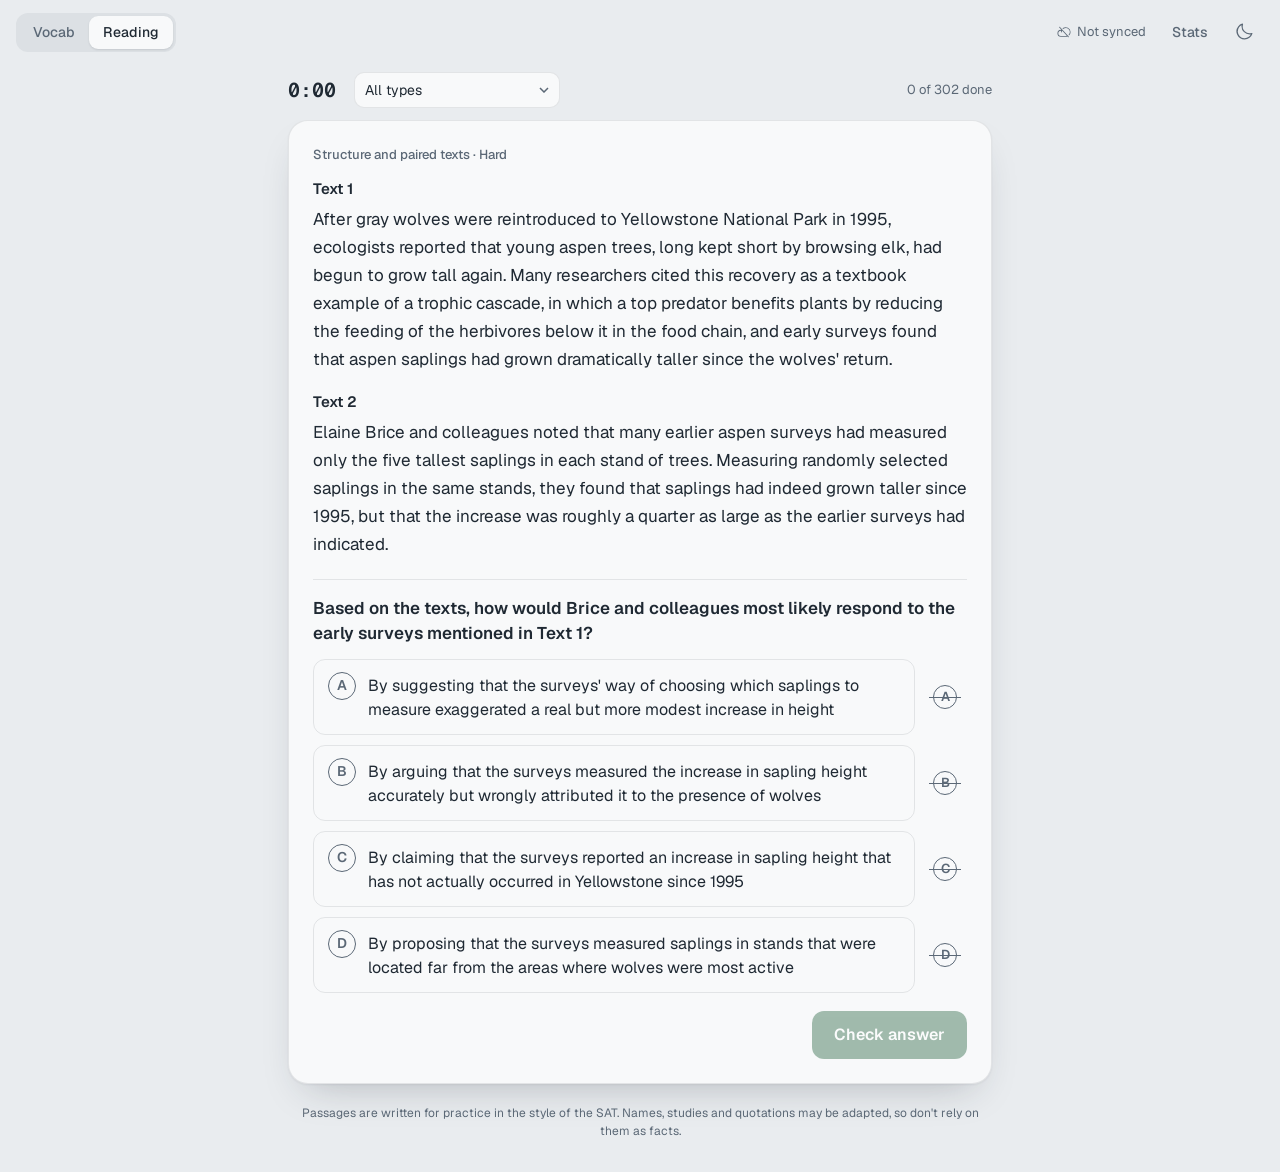
==== docs/reading.html @ 3e3593cd "Add SAT Reading practice section A second section next to the vocab cards: 302 pre-written SAT-style" ====
<!doctype html>
<html lang="en">
<head>
  <meta charset="utf-8">
  <meta name="viewport" content="width=device-width, initial-scale=1, viewport-fit=cover">
  <title>SAT Reading</title>
  <meta name="description" content="SAT reading practice questions with explanations.">
  <meta name="theme-color" content="#E9ECEF" media="(prefers-color-scheme: light)">
  <meta name="theme-color" content="#12171C" media="(prefers-color-scheme: dark)">
  <meta name="apple-mobile-web-app-capable" content="yes">
  <meta name="apple-mobile-web-app-title" content="SAT Vocab">
  <meta name="apple-mobile-web-app-status-bar-style" content="default">
  <link rel="manifest" href="manifest.webmanifest">
  <link rel="apple-touch-icon" href="icons/app-180.png">
  <link rel="icon" type="image/png" href="icons/app-192.png">
  <link rel="preload" href="fonts/Geist-Variable.woff2" as="font" type="font/woff2" crossorigin>
  <link rel="stylesheet" href="styles.css">
  <script>
    try { const t = localStorage.getItem("satflash.theme"); if (t) document.documentElement.dataset.theme = t; } catch {}
  </script>
</head>
<body class="reading-page">
  <header class="topbar">
    <nav class="sections" aria-label="Sections">
      <a href="./">Vocab</a>
      <a href="reading.html" aria-current="page">Reading</a>
    </nav>
    <div class="actions">
      <button class="sync" id="sync" type="button" aria-label="Sync settings"><span class="icon" id="sync-icon"></span><span id="sync-text" role="status"></span></button>
      <button class="icon-btn text-btn" id="toggle-stats" type="button" aria-pressed="false">Stats</button>
      <button class="icon-btn" id="theme-toggle" type="button" aria-label="Toggle dark mode"><span class="icon i-theme"></span></button>
    </div>
  </header>

  <main class="reading">
    <section id="practice-view" aria-label="Practice">
      <div class="r-toolbar">
        <p class="r-timer" id="timer" aria-label="Time on this question">0:00</p>
        <label class="r-filter">
          <span class="visually-hidden">Question type</span>
          <select id="type-filter">
            <option value="all">All types</option>
            <option value="inference">Inference</option>
            <option value="evidence">Evidence</option>
            <option value="quantitative">Graphs and tables</option>
            <option value="structure">Structure and paired texts</option>
          </select>
        </label>
        <p class="r-count" id="done-count"></p>
      </div>
      <article class="r-card" id="question"><p class="r-loading">Loading questions</p></article>
    </section>

    <section id="stats-view" aria-label="Statistics" hidden>
      <h2 class="visually-hidden">Statistics</h2>
      <div class="r-tiles" id="stat-tiles"></div>
      <h3 class="r-h3">Accuracy by type (all time)</h3>
      <div class="r-types" id="stat-types"></div>
      <h3 class="r-h3">History</h3>
      <ul class="r-history" id="history"></ul>
    </section>

    <section id="review-view" aria-label="Past question" hidden>
      <button class="btn-quiet" id="back-to-stats" type="button">← Back to stats</button>
      <article class="r-card" id="review"></article>
    </section>

    <p class="r-disclaimer">Passages are written for practice in the style of the SAT. Names, studies and quotations may be adapted, so don't rely on them as facts.</p>
  </main>

  <button class="hl-pop" id="hl-pop" type="button" hidden>Highlight</button>

  <dialog class="modal note-dialog" id="note-dialog" aria-labelledby="note-title">
    <h2 id="note-title">Note</h2>
    <blockquote id="note-quote"></blockquote>
    <label for="note-input" class="visually-hidden">Note</label>
    <textarea id="note-input" rows="4" placeholder="Write a note for yourself"></textarea>
    <div class="confirm-actions">
      <button class="btn btn-plain" id="remove-highlight" type="button">Remove highlight</button>
      <button class="btn btn-plain" type="button" data-close>Cancel</button>
      <button class="btn btn-hit" id="save-note" type="button">Save</button>
    </div>
  </dialog>

  <dialog class="modal sync-setup" id="sync-dialog" aria-labelledby="sync-title">
    <h2 id="sync-title">Sync with GitHub</h2>
    <div id="sync-disconnected">
      <p>Your reading history is saved on this device. To share it between your Mac and iPhone, connect a GitHub token that can only edit your gists. It's the same token as the vocab cards, so if you've connected there on this device, you're already set.</p>
      <ol>
        <li><a href="https://github.com/settings/tokens/new?scopes=gist&amp;description=SAT%20Vocab%20sync" target="_blank" rel="noopener">Create a token</a> (gist is already ticked). Set Expiration to "No expiration", then press Generate.</li>
        <li>Copy the token and paste it here.</li>
      </ol>
      <label for="token-input">GitHub token</label>
      <input id="token-input" type="password" autocomplete="off" spellcheck="false" placeholder="ghp_">
      <p class="form-error" id="token-error" hidden></p>
      <div class="confirm-actions">
        <button class="btn btn-plain" type="button" data-close>Cancel</button>
        <button class="btn btn-hit" id="connect-sync" type="button">Connect</button>
      </div>
    </div>
    <div id="sync-connected" hidden>
      <p id="sync-detail"></p>
      <div class="confirm-actions">
        <button class="btn btn-plain" id="disconnect-sync" type="button">Disconnect</button>
        <button class="btn btn-plain" id="sync-now" type="button">Sync now</button>
        <button class="btn btn-hit" type="button" data-close>Done</button>
      </div>
    </div>
  </dialog>

  <script type="module" src="reading.js"></script>
</body>
</html>
---- docs/styles.css ----
@font-face {
  font-family: "Geist";
  src: url("fonts/Geist-Variable.woff2") format("woff2");
  font-weight: 100 900;
  font-display: swap;
}
@font-face {
  font-family: "Geist Mono";
  src: url("fonts/GeistMono-Variable.woff2") format("woff2");
  font-weight: 100 900;
  font-display: swap;
}

/* Terracotta + Slate. Button fills are a shade deeper than the accent so white
   labels pass WCAG AA (4.95:1 and 5.84:1). */
:root {
  color-scheme: light;
  --bg: #E9ECEF;
  --surface: #F8F9FA;
  --text: #1F2933;
  --muted: #5B6876;
  --accent: #C4552D;
  --accent-text: #A8482A;
  --line: rgb(31 41 51 / 0.1);
  --hover: rgb(31 41 51 / 0.06);
  --miss: #B5532F;
  --hit: #37704F;
  --hit-text: #2F6346;
  --shadow: 0 1px 2px rgb(31 41 51 / 0.06), 0 18px 40px -18px rgb(31 41 51 / 0.28);
  --scrim: rgb(18 23 28 / 0.4);
  --highlight: rgb(237 161 0 / 0.32);
  --s1: #2a78d6;
  --s2: #eb6834;
  --s3: #1baf7a;
  --s4: #eda100;

  --ease-out: cubic-bezier(0.23, 1, 0.32, 1);
  --ease-in-out: cubic-bezier(0.77, 0, 0.175, 1);
  --ease-drawer: cubic-bezier(0.32, 0.72, 0, 1);
  --radius-card: 20px;
  --radius-control: 12px;
}

@media (prefers-color-scheme: dark) {
  :root:not([data-theme="light"]) {
    color-scheme: dark;
    --bg: #12171C;
    --surface: #1B2229;
    --text: #E4E7EB;
    --muted: #9AA5B1;
    --accent: #D9693F;
    --accent-text: #E07B55;
    --line: rgb(228 231 235 / 0.1);
    --hover: rgb(228 231 235 / 0.06);
    --hit-text: #6FB58F;
    --shadow: 0 1px 2px rgb(0 0 0 / 0.3), 0 18px 40px -18px rgb(0 0 0 / 0.6);
    --scrim: rgb(5 8 11 / 0.6);
    --highlight: rgb(201 133 0 / 0.38);
    --s1: #3987e5;
    --s2: #d95926;
    --s3: #199e70;
    --s4: #c98500;
  }
}
:root[data-theme="dark"] {
  color-scheme: dark;
  --bg: #12171C;
  --surface: #1B2229;
  --text: #E4E7EB;
  --muted: #9AA5B1;
  --accent: #D9693F;
  --accent-text: #E07B55;
  --line: rgb(228 231 235 / 0.1);
  --hover: rgb(228 231 235 / 0.06);
  --hit-text: #6FB58F;
  --shadow: 0 1px 2px rgb(0 0 0 / 0.3), 0 18px 40px -18px rgb(0 0 0 / 0.6);
  --scrim: rgb(5 8 11 / 0.6);
  --highlight: rgb(201 133 0 / 0.38);
  --s1: #3987e5;
  --s2: #d95926;
  --s3: #199e70;
  --s4: #c98500;
}

*, *::before, *::after { box-sizing: border-box; }

html, body { margin: 0; height: 100%; }

body {
  min-height: 100dvh;
  display: grid;
  grid-template-rows: auto 1fr auto;
  background: var(--bg);
  color: var(--text);
  font-family: "Geist", system-ui, -apple-system, sans-serif;
  font-size: 16px;
  line-height: 1.5;
  -webkit-font-smoothing: antialiased;
  -webkit-tap-highlight-color: transparent;
  padding: env(safe-area-inset-top) env(safe-area-inset-right) env(safe-area-inset-bottom) env(safe-area-inset-left);
}

button, input { font: inherit; color: inherit; }
button { cursor: pointer; }
h2 { margin: 0; font-size: 1.125rem; font-weight: 600; letter-spacing: -0.01em; }

/* Icons: Phosphor SVGs used as masks so they take the current text color. */
.icon {
  display: inline-block;
  width: 1.15em;
  height: 1.15em;
  flex: none;
  background: currentColor;
  -webkit-mask: center / contain no-repeat;
  mask: center / contain no-repeat;
}
.i-x { -webkit-mask-image: url("icons/x.svg"); mask-image: url("icons/x.svg"); }
.i-check { -webkit-mask-image: url("icons/check.svg"); mask-image: url("icons/check.svg"); }
.i-list { -webkit-mask-image: url("icons/list-magnifying-glass.svg"); mask-image: url("icons/list-magnifying-glass.svg"); }
.i-reset { -webkit-mask-image: url("icons/arrow-counter-clockwise.svg"); mask-image: url("icons/arrow-counter-clockwise.svg"); }
.i-cloud-ok { -webkit-mask-image: url("icons/cloud-check.svg"); mask-image: url("icons/cloud-check.svg"); }
.i-cloud-off { -webkit-mask-image: url("icons/cloud-slash.svg"); mask-image: url("icons/cloud-slash.svg"); }
.i-theme { -webkit-mask-image: url("icons/moon.svg"); mask-image: url("icons/moon.svg"); }
:root[data-theme="dark"] .i-theme { -webkit-mask-image: url("icons/sun.svg"); mask-image: url("icons/sun.svg"); }
@media (prefers-color-scheme: dark) {
  :root:not([data-theme="light"]) .i-theme { -webkit-mask-image: url("icons/sun.svg"); mask-image: url("icons/sun.svg"); }
}

:focus-visible { outline: 2px solid var(--accent); outline-offset: 2px; }

/* Top bar */
.topbar {
  display: flex;
  flex-wrap: wrap;
  align-items: center;
  justify-content: space-between;
  gap: 8px 12px;
  padding: 12px 16px;
}

/* Vocab | Reading switch */
.sections {
  display: inline-flex;
  padding: 3px;
  border-radius: var(--radius-control);
  background: var(--hover);
}
.sections a {
  padding: 6px 14px;
  border-radius: 9px;
  color: var(--muted);
  font-size: 0.875rem;
  font-weight: 500;
  text-decoration: none;
  transition: background-color 150ms ease, color 150ms ease;
}
.sections a[aria-current="page"] { background: var(--surface); color: var(--text); box-shadow: 0 1px 2px rgb(31 41 51 / 0.12); }
@media (hover: hover) and (pointer: fine) {
  .sections a:not([aria-current]):hover { color: var(--text); }
}
@media (max-width: 600px) {
  body:not(.reading-page) .sections { order: -1; width: 100%; }
  body:not(.reading-page) .sections a { flex: 1; text-align: center; }
}
.stats { display: flex; gap: 20px; margin: 0; }
.stats div { display: flex; flex-direction: column; }
.stats dt { font-size: 0.75rem; color: var(--muted); }
.stats dd {
  margin: 0;
  font-family: "Geist Mono", ui-monospace, monospace;
  font-size: 1rem;
  font-weight: 600;
  font-variant-numeric: tabular-nums;
}
.actions { display: flex; align-items: center; gap: 4px; }

.icon-btn, .sync {
  display: inline-flex;
  align-items: center;
  justify-content: center;
  gap: 6px;
  height: 40px;
  min-width: 40px;
  padding: 0 10px;
  border: 0;
  border-radius: var(--radius-control);
  background: transparent;
  color: var(--muted);
  transition: background-color 150ms ease, scale 160ms ease-out;
}
.icon-btn .icon { width: 20px; height: 20px; }
.sync { font-size: 0.8125rem; }
.icon-btn:active, .sync:active { scale: 0.97; }
@media (hover: hover) and (pointer: fine) {
  .icon-btn:hover, .sync:hover { background: var(--hover); color: var(--text); }
}

/* Card */
.stage {
  display: grid;
  place-items: center;
  padding: 8px 16px;
  min-height: 0;
}
.card-slot {
  width: min(100%, 34rem);
  height: min(100%, 30rem);
  min-height: 18rem;
  perspective: 1400px;
}
.card {
  position: relative;
  width: 100%;
  height: 100%;
  cursor: pointer;
  border-radius: var(--radius-card);
  user-select: none;
  -webkit-user-select: none;
  outline: none;
}
.card-inner {
  position: absolute;
  inset: 0;
  transform-style: preserve-3d;
  transition: transform 420ms var(--ease-in-out);
}
.card[data-flipped] .card-inner { transform: rotateY(180deg); }
.card.no-anim .card-inner, .card.no-anim .face { transition: none; }

.face {
  position: absolute;
  inset: 0;
  border-radius: var(--radius-card);
  background: var(--surface);
  border: 1px solid var(--line);
  box-shadow: var(--shadow);
  backface-visibility: hidden;
  -webkit-backface-visibility: hidden;
  overflow: hidden;
}
.card:focus-visible .face { outline: 2px solid var(--accent); outline-offset: 3px; }
@media (hover: hover) and (pointer: fine) {
  .card:hover .face { border-color: rgb(196 85 45 / 0.35); }
}

.front {
  display: grid;
  place-items: center;
  padding: 56px 24px;
}
.front .word {
  margin: 0;
  font-size: clamp(2.1rem, 8vw, 3.4rem);
  font-weight: 600;
  letter-spacing: -0.025em;
  line-height: 1.1;
  text-align: center;
  overflow-wrap: anywhere;
}
.front .tag {
  position: absolute;
  top: 18px;
  left: 20px;
  font-size: 0.8125rem;
  font-weight: 500;
  color: var(--muted);
}
.front .tag[data-kind="again"] { color: var(--accent-text); }
.front .hint {
  position: absolute;
  bottom: 18px;
  left: 0;
  right: 0;
  text-align: center;
  font-size: 0.875rem;
  color: var(--muted);
}

.back { transform: rotateY(180deg); }
.back-scroll {
  height: 100%;
  overflow-y: auto;
  overscroll-behavior: contain;
  padding: 24px 24px 28px;
}
.back .word { margin: 0 0 18px; font-size: 1.5rem; font-weight: 600; letter-spacing: -0.015em; line-height: 1.2; }
.back dl { margin: 0; display: grid; gap: 16px; }
.back dt { font-size: 0.8125rem; font-weight: 500; color: var(--muted); margin-bottom: 2px; }
.back dd { margin: 0; font-size: 1.0625rem; line-height: 1.55; }
.back dd.example { font-style: italic; }
.back .synonyms { color: var(--accent-text); font-weight: 500; }

.loading, .error {
  position: absolute;
  inset: 0;
  display: grid;
  place-items: center;
  margin: 0;
  padding: 24px;
  text-align: center;
  color: var(--muted);
}
.error { color: var(--accent-text); }

/* Answer buttons */
.answers {
  display: grid;
  grid-template-columns: 1fr 1fr;
  gap: 12px;
  width: min(100%, 34rem);
  margin: 0 auto;
  padding: 8px 16px 20px;
}
.btn {
  display: inline-flex;
  align-items: center;
  justify-content: center;
  gap: 8px;
  height: 52px;
  padding: 0 16px;
  border: 0;
  border-radius: var(--radius-control);
  font-weight: 600;
  white-space: nowrap;
  color: #fff;
  transition: opacity 200ms var(--ease-out), translate 200ms var(--ease-out), scale 160ms ease-out, filter 150ms ease;
}
.btn:active { scale: 0.97; }
.btn-miss { background: var(--miss); }
.btn-hit { background: var(--hit); transition-delay: 40ms, 40ms, 0ms, 0ms; }
.btn-plain { background: var(--hover); color: var(--text); }
@media (hover: hover) and (pointer: fine) {
  .btn:hover { filter: brightness(1.06); }
}
.answers:not([data-revealed]) .btn { opacity: 0; translate: 0 8px; }
.answers:not([data-revealed]) .btn-hit { transition-delay: 0ms; }

.keys {
  display: none;
  grid-column: 1 / -1;
  margin: 2px 0 0;
  text-align: center;
  font-size: 0.8125rem;
  color: var(--muted);
}
@media (hover: hover) and (pointer: fine) {
  .keys { display: block; }
}

/* Word list drawer */
.scrim {
  position: fixed;
  inset: 0;
  background: var(--scrim);
  opacity: 0;
  pointer-events: none;
  transition: opacity 200ms ease;
}
.scrim.open { opacity: 1; pointer-events: auto; }
.scrim[hidden] { display: block; }

.drawer {
  position: fixed;
  top: 0;
  right: 0;
  bottom: 0;
  width: min(26rem, 100vw);
  display: grid;
  grid-template-rows: auto auto auto 1fr auto;
  background: var(--surface);
  border-left: 1px solid var(--line);
  box-shadow: var(--shadow);
  padding: env(safe-area-inset-top) env(safe-area-inset-right) env(safe-area-inset-bottom) 0;
  transform: translateX(100%);
  transition: transform 300ms var(--ease-drawer);
}
.drawer.open { transform: translateX(0); }
.drawer-head { display: flex; align-items: center; justify-content: space-between; padding: 16px 12px 8px 20px; }
.search { display: grid; gap: 6px; padding: 0 20px 8px; }
.search label, .sync-setup label { font-size: 0.8125rem; font-weight: 500; color: var(--muted); }
input[type="search"], input[type="password"] {
  height: 44px;
  width: 100%;
  padding: 0 12px;
  border: 1px solid var(--line);
  border-radius: var(--radius-control);
  background: var(--bg);
  font-size: 1rem;
}
input::placeholder { color: var(--muted); opacity: 1; }
input:focus-visible { outline: 2px solid var(--accent); outline-offset: 0; border-color: transparent; }
.list-count { margin: 0; padding: 4px 20px 8px; font-size: 0.8125rem; color: var(--muted); }

.word-list {
  list-style: none;
  margin: 0;
  padding: 0 8px 12px;
  overflow-y: auto;
  overscroll-behavior: contain;
}
.word-list button {
  display: grid;
  grid-template-columns: 1fr auto;
  align-items: baseline;
  gap: 2px 12px;
  width: 100%;
  padding: 10px 12px;
  border: 0;
  border-radius: var(--radius-control);
  background: transparent;
  text-align: left;
  transition: background-color 150ms ease;
}
@media (hover: hover) and (pointer: fine) {
  .word-list button:hover { background: var(--hover); }
}
.word-list .w { font-weight: 600; }
.word-list .m {
  grid-column: 1 / -1;
  font-size: 0.875rem;
  color: var(--muted);
  overflow: hidden;
  text-overflow: ellipsis;
  white-space: nowrap;
}
.word-list .status { font-size: 0.8125rem; font-weight: 500; color: var(--muted); }
.word-list .status[data-s="learning"] { color: var(--accent-text); }
.word-list .status[data-s="mastered"] { color: var(--hit-text); }
.empty { padding: 24px 12px; color: var(--muted); text-align: center; }

.drawer-foot { padding: 8px 12px 12px; border-top: 1px solid var(--line); }
.btn-quiet {
  display: inline-flex;
  align-items: center;
  gap: 8px;
  height: 40px;
  padding: 0 12px;
  border: 0;
  border-radius: var(--radius-control);
  background: transparent;
  color: var(--accent-text);
  font-weight: 500;
  transition: background-color 150ms ease, scale 160ms ease-out;
}
.btn-quiet:active { scale: 0.97; }
@media (hover: hover) and (pointer: fine) {
  .btn-quiet:hover { background: var(--hover); }
}

/* Dialogs */
.modal {
  width: min(28rem, calc(100vw - 32px));
  padding: 24px;
  border: 1px solid var(--line);
  border-radius: var(--radius-card);
  background: var(--surface);
  color: var(--text);
  box-shadow: var(--shadow);
}
.modal::backdrop { background: var(--scrim); }
.modal[open] { animation: pop-in 200ms var(--ease-out); }
.confirm > p, .sync-setup p { margin: 8px 0 0; color: var(--muted); }
.confirm-actions { display: flex; flex-wrap: wrap; justify-content: flex-end; gap: 8px; margin-top: 20px; }
.confirm-actions .btn { height: 44px; }

.sync-setup ol { margin: 12px 0 16px; padding-left: 20px; color: var(--muted); display: grid; gap: 6px; }
.sync-setup a { color: var(--accent-text); font-weight: 500; }
.sync-setup label { display: block; margin-bottom: 6px; }
.form-error { color: var(--accent-text) !important; font-size: 0.875rem; }

.preview {
  width: min(34rem, calc(100vw - 32px));
  padding: 0;
  border: 0;
  background: transparent;
  box-shadow: none;
  overflow: visible;
}
.preview .card { height: min(70dvh, 28rem); perspective: 1400px; }
.preview #close-preview { display: flex; margin: 16px auto 0; }

@keyframes pop-in {
  from { opacity: 0; transform: scale(0.96); }
  to { opacity: 1; transform: scale(1); }
}

/* Small screens */
@media (max-width: 480px) {
  .stats { gap: 14px; }
  .sync #sync-text { display: none; }
  .sync { padding: 0; }
  .back-scroll { padding: 20px 20px 24px; }
}

/* Reduced motion: keep fades, drop movement. The flip becomes a crossfade. */
@media (prefers-reduced-motion: reduce) {
  .card-inner, .card[data-flipped] .card-inner { transform: none; transition: none; }
  .face { transition: opacity 200ms ease; }
  .back { transform: none; opacity: 0; }
  .card[data-flipped] .back { opacity: 1; }
  .card[data-flipped] .front { opacity: 0; }
  .answers:not([data-revealed]) .btn { translate: none; }
  .drawer { transition: opacity 200ms ease; transform: none; opacity: 0; visibility: hidden; }
  .drawer.open { opacity: 1; visibility: visible; }
  .modal[open] { animation: fade-in 200ms ease; }
  @keyframes fade-in { from { opacity: 0; } }
}

/* ---------- Reading practice ---------- */

.visually-hidden {
  position: absolute;
  width: 1px;
  height: 1px;
  overflow: hidden;
  clip: rect(0 0 0 0);
  white-space: nowrap;
}

body.reading-page { grid-template-rows: auto 1fr; }
.text-btn { font-size: 0.875rem; font-weight: 500; padding: 0 12px; }
.icon-btn[aria-pressed="true"] { color: var(--text); background: var(--hover); }

.reading {
  width: min(100%, 46rem);
  margin: 0 auto;
  padding: 0 16px 32px;
}

.r-toolbar {
  position: sticky;
  top: 0;
  z-index: 2;
  display: flex;
  align-items: center;
  gap: 12px;
  padding: 8px 0 12px;
  background: var(--bg);
}
.r-timer {
  margin: 0;
  min-width: 4.5ch;
  font-family: "Geist Mono", ui-monospace, monospace;
  font-size: 1.25rem;
  font-weight: 600;
  font-variant-numeric: tabular-nums;
}
.r-filter select {
  height: 36px;
  padding: 0 28px 0 10px;
  border: 1px solid var(--line);
  border-radius: 10px;
  background: var(--surface) url("data:image/svg+xml,%3Csvg xmlns='http://www.w3.org/2000/svg' width='10' height='6'%3E%3Cpath d='M1 1l4 4 4-4' fill='none' stroke='%235B6876' stroke-width='1.5'/%3E%3C/svg%3E") no-repeat right 10px center;
  color: var(--text);
  font: inherit;
  font-size: 0.875rem;
  appearance: none;
  -webkit-appearance: none;
  max-width: 52vw;
}
.r-count { margin: 0 0 0 auto; font-size: 0.8125rem; color: var(--muted); white-space: nowrap; }

.r-card {
  padding: 24px;
  border: 1px solid var(--line);
  border-radius: var(--radius-card);
  background: var(--surface);
  box-shadow: var(--shadow);
}
.r-loading, .r-card > .error { margin: 0; padding: 40px 0; text-align: center; color: var(--muted); }
.r-card > .error { color: var(--accent-text); }
.r-meta { margin: 0 0 12px; font-size: 0.8125rem; font-weight: 500; color: var(--muted); }
.r-intro { margin: 0 0 12px; color: var(--muted); font-size: 0.9375rem; }

.r-passage { font-size: 1.0625rem; line-height: 1.65; }
.r-label { margin: 16px 0 4px; font-weight: 600; font-size: 0.9375rem; }
.r-label:first-child { margin-top: 0; }
.r-text { margin: 0 0 8px; }
.r-text u { text-decoration-thickness: 1.5px; text-underline-offset: 3px; }
mark.hl {
  background: var(--highlight);
  color: inherit;
  border-radius: 3px;
  cursor: pointer;
  box-decoration-break: clone;
  -webkit-box-decoration-break: clone;
}
mark.hl.has-note::after {
  content: "";
  display: inline-block;
  width: 7px;
  height: 7px;
  margin: 0 1px 0 3px;
  border-radius: 50%;
  background: var(--accent);
  vertical-align: super;
}
.r-hint { margin: 4px 0 0; font-size: 0.8125rem; color: var(--muted); }
@media (hover: hover) and (pointer: fine) { .r-hint { display: none; } }

.r-notes { list-style: none; margin: 8px 0 0; padding: 0; display: grid; gap: 6px; }
.r-notes button {
  display: grid;
  gap: 2px;
  width: 100%;
  padding: 8px 12px;
  border: 0;
  border-left: 3px solid var(--accent);
  border-radius: 8px;
  background: var(--hover);
  text-align: left;
}
.r-notes-q { font-size: 0.8125rem; color: var(--muted); }
.r-notes-t { font-size: 0.9375rem; white-space: pre-wrap; }

.hl-pop {
  position: fixed;
  z-index: 20;
  height: 36px;
  padding: 0 14px;
  border: 0;
  border-radius: 10px;
  background: var(--text);
  color: var(--surface);
  font-size: 0.875rem;
  font-weight: 600;
  box-shadow: var(--shadow);
}
.hl-pop[hidden] { display: none; }

.r-stem { margin: 20px 0 12px; padding-top: 16px; border-top: 1px solid var(--line); font-weight: 600; font-size: 1.0625rem; }

.r-choices { list-style: none; margin: 0; padding: 0; display: grid; gap: 10px; }
.r-choice-row { display: flex; align-items: stretch; gap: 8px; }
.r-opt {
  flex: 1;
  display: flex;
  align-items: flex-start;
  gap: 12px;
  min-height: 52px;
  padding: 12px 14px;
  border: 1.5px solid var(--line);
  border-radius: var(--radius-control);
  background: transparent;
  text-align: left;
  line-height: 1.5;
  transition: border-color 150ms ease, background-color 150ms ease, scale 160ms ease-out;
}
.r-opt:not(:disabled):active { scale: 0.99; }
@media (hover: hover) and (pointer: fine) {
  .r-opt:not(:disabled):hover { border-color: var(--muted); }
}
.r-letter {
  flex: none;
  display: grid;
  place-items: center;
  width: 28px;
  height: 28px;
  border: 1.5px solid currentColor;
  border-radius: 50%;
  font-size: 0.875rem;
  font-weight: 600;
  color: var(--muted);
}
.r-opt-text { flex: 1; padding-top: 2px; }
.r-choice[data-selected] .r-opt { border-color: var(--s1); background: rgb(42 120 214 / 0.08); }
.r-choice[data-selected] .r-letter { background: var(--s1); border-color: var(--s1); color: #fff; }
.r-opt:disabled { cursor: default; color: inherit; }

.r-strike {
  flex: none;
  position: relative;
  display: grid;
  place-items: center;
  width: 44px;
  border: 0;
  border-radius: var(--radius-control);
  background: transparent;
  color: var(--muted);
  font-size: 0.8125rem;
  font-weight: 600;
  transition: background-color 150ms ease;
}
.r-strike span {
  position: relative;
  display: grid;
  place-items: center;
  width: 24px;
  height: 24px;
  border: 1.5px solid currentColor;
  border-radius: 50%;
}
.r-strike span::after {
  content: "";
  position: absolute;
  left: -5px;
  right: -5px;
  top: 50%;
  height: 1.5px;
  background: currentColor;
}
@media (hover: hover) and (pointer: fine) {
  .r-strike:hover { background: var(--hover); color: var(--text); }
}
.r-strike[aria-pressed="true"] { color: var(--accent-text); }
.r-choice[data-struck] .r-opt { opacity: 0.5; }
.r-choice[data-struck] .r-opt-text { text-decoration: line-through; text-decoration-thickness: 1.5px; }

.r-choice[data-result="correct"] .r-opt { border-color: var(--hit); background: rgb(55 112 79 / 0.1); }
.r-choice[data-result="correct"] .r-letter { background: var(--hit); border-color: var(--hit); color: #fff; }
.r-choice[data-result="wrong"] .r-opt { border-color: var(--miss); background: rgb(181 83 47 / 0.1); }
.r-choice[data-result="wrong"] .r-letter { background: var(--miss); border-color: var(--miss); color: #fff; }
.r-badge {
  flex: none;
  align-self: center;
  padding: 2px 8px;
  border-radius: 999px;
  font-size: 0.75rem;
  font-weight: 600;
  white-space: nowrap;
}
.r-badge[data-k="correct"] { color: var(--hit-text); border: 1px solid currentColor; }
.r-badge[data-k="wrong"] { color: var(--accent-text); border: 1px solid currentColor; }
.r-why { margin: 6px 4px 4px 54px; font-size: 0.9375rem; color: var(--muted); line-height: 1.55; }
.r-choice[data-result="correct"] .r-why { color: var(--text); }

.r-actions { display: flex; flex-wrap: wrap; align-items: center; justify-content: flex-end; gap: 12px; margin-top: 18px; }
.r-actions .btn { height: 48px; padding: 0 22px; }
.r-actions .btn:disabled { opacity: 0.45; cursor: default; filter: none; }
.r-result { margin: 0 auto 0 0; font-weight: 600; }
.r-result[data-ok="true"] { color: var(--hit-text); }
.r-result[data-ok="false"] { color: var(--accent-text); }
.r-result-meta { display: block; font-weight: 400; font-size: 0.8125rem; color: var(--muted); }

.r-explain { margin-top: 20px; padding: 16px 18px; border-radius: var(--radius-control); background: var(--hover); }
.r-explain h3 { margin: 0 0 6px; font-size: 0.9375rem; font-weight: 600; }
.r-explain p { margin: 0; line-height: 1.6; }

.r-done { padding: 24px 0; text-align: center; }
.r-done p { color: var(--muted); }

.r-disclaimer { margin: 20px 0 0; font-size: 0.75rem; color: var(--muted); text-align: center; }

/* Figures */
.fig { margin: 0 0 16px; }
.fig figcaption { margin-bottom: 8px; font-weight: 600; font-size: 0.9375rem; text-align: center; }
.fig-scroll { overflow-x: auto; }
.fig-table { border-collapse: collapse; margin: 0 auto; font-size: 0.875rem; font-variant-numeric: tabular-nums; }
.fig-table th, .fig-table td { padding: 6px 10px; border: 1px solid var(--line); text-align: left; vertical-align: top; }
.fig-table thead th { background: var(--hover); font-weight: 600; }
.fig-table tbody th { font-weight: 500; }
.fig-chart { width: 100%; overflow: hidden; }
.chart { display: block; margin: 0 auto; max-width: 100%; height: auto; }
.chart text { font-family: "Geist", system-ui, sans-serif; fill: var(--muted); }
.chart .tick { font-size: 12px; }
.chart .axis-label { font-size: 12px; font-weight: 500; }
.chart .val { font-size: 11px; font-weight: 600; fill: var(--text); font-variant-numeric: tabular-nums; }
.chart .grid { stroke: var(--line); stroke-width: 1; }
.chart .axis { stroke: var(--muted); stroke-width: 1; }
.chart .line { fill: none; stroke-width: 2; stroke-linejoin: round; stroke-linecap: round; }
.chart .dot { stroke: var(--surface); stroke-width: 2; }
.fig-legend { display: flex; flex-wrap: wrap; justify-content: center; gap: 6px 16px; list-style: none; margin: 6px 0 0; padding: 0; font-size: 0.8125rem; color: var(--muted); }
.fig-legend li { display: inline-flex; align-items: center; gap: 6px; }
.fig-legend .sw { width: 12px; height: 12px; border-radius: 3px; }
.fig-note { margin: 8px 0 0; font-size: 0.8125rem; color: var(--muted); }
.fig-data { margin-top: 8px; font-size: 0.8125rem; }
.fig-data summary { cursor: pointer; color: var(--muted); width: fit-content; }
.fig-data table { margin-top: 8px; }

/* Stats */
.r-tiles { display: grid; grid-template-columns: repeat(4, 1fr); gap: 10px; padding-top: 8px; }
.r-tile { padding: 16px; border: 1px solid var(--line); border-radius: var(--radius-control); background: var(--surface); }
.r-tile p { margin: 0; }
.r-tile-label { font-size: 0.8125rem; font-weight: 500; color: var(--muted); }
.r-tile-num { margin-top: 4px !important; font-family: "Geist Mono", ui-monospace, monospace; font-size: 2rem; font-weight: 600; line-height: 1.1; font-variant-numeric: tabular-nums; }
.r-tile-sub { font-size: 0.8125rem; color: var(--muted); }
.r-tile dl { margin: 12px 0 0; display: grid; gap: 4px; }
.r-tile dl div { display: flex; justify-content: space-between; gap: 8px; font-size: 0.875rem; }
.r-tile dt { color: var(--muted); }
.r-tile dd { margin: 0; font-weight: 600; font-variant-numeric: tabular-nums; }
.r-h3 { margin: 28px 0 10px; font-size: 1rem; font-weight: 600; }
.r-types { display: grid; grid-template-columns: 1fr 1fr; gap: 10px; }
.r-type { padding: 14px 16px; border: 1px solid var(--line); border-radius: var(--radius-control); background: var(--surface); }
.r-type p { margin: 0; }
.r-type-name { font-size: 0.875rem; font-weight: 500; }
.r-type-num { margin-top: 2px !important; font-size: 1.25rem; font-weight: 600; font-variant-numeric: tabular-nums; }
.r-type-num span { display: block; font-size: 0.8125rem; font-weight: 400; color: var(--muted); }
.r-meter { height: 6px; margin-top: 10px; border-radius: 3px; background: var(--hover); overflow: hidden; }
.r-meter span { display: block; height: 100%; border-radius: 3px; background: var(--hit); }
.r-history { list-style: none; margin: 0; padding: 0; display: grid; gap: 6px; }
.r-history button {
  display: grid;
  grid-template-columns: auto 1fr;
  gap: 2px 12px;
  width: 100%;
  padding: 12px 14px;
  border: 1px solid var(--line);
  border-radius: var(--radius-control);
  background: var(--surface);
  text-align: left;
  transition: border-color 150ms ease;
}
@media (hover: hover) and (pointer: fine) {
  .r-history button:hover { border-color: var(--muted); }
}
.r-h-mark { grid-row: span 2; align-self: center; font-size: 0.8125rem; font-weight: 600; min-width: 3.2em; }
.r-h-mark[data-ok="true"] { color: var(--hit-text); }
.r-h-mark[data-ok="false"] { color: var(--accent-text); }
.r-h-text { font-size: 0.9375rem; }
.r-h-meta { font-size: 0.8125rem; color: var(--muted); }
#review-view .btn-quiet { margin: 4px 0 12px -12px; color: var(--muted); }

/* Note dialog */
.note-dialog blockquote {
  margin: 12px 0;
  padding: 8px 12px;
  border-left: 3px solid var(--s4);
  background: var(--hover);
  border-radius: 6px;
  color: var(--muted);
  max-height: 8rem;
  overflow-y: auto;
}
.note-dialog textarea {
  width: 100%;
  padding: 10px 12px;
  border: 1px solid var(--line);
  border-radius: var(--radius-control);
  background: var(--bg);
  color: var(--text);
  font: inherit;
  resize: vertical;
}
.note-dialog textarea:focus-visible { outline: 2px solid var(--accent); outline-offset: 0; border-color: transparent; }
.note-dialog #remove-highlight { margin-right: auto; color: var(--accent-text); }

@media (max-width: 600px) {
  .r-card { padding: 18px 16px; border-radius: 16px; }
  .r-tiles { grid-template-columns: 1fr 1fr; }
  .r-types { grid-template-columns: 1fr; }
  .r-why { margin-left: 4px; }
  .r-choice-row { gap: 4px; }
  .r-strike { width: 34px; }
  .r-passage { font-size: 1rem; }
  .reading-page .sections a { padding: 6px 10px; }
}
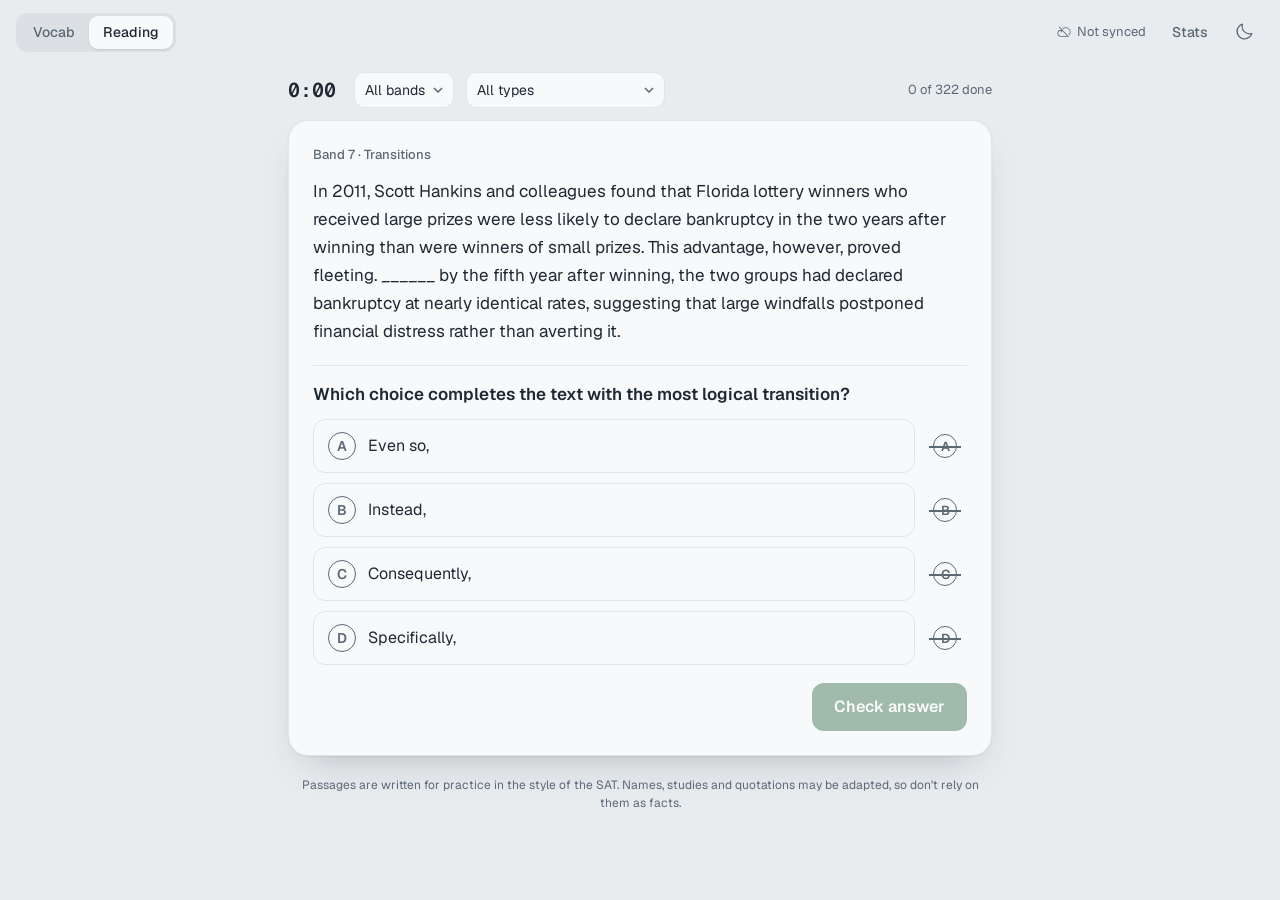
==== commit 63c3a0e8: "Add band 6/7 hard reading questions, College Board skill types and band filter Relabels the original" ====
--- a/docs/reading.html
+++ b/docs/reading.html
@@ -37,13 +37,27 @@
       <div class="r-toolbar">
         <p class="r-timer" id="timer" aria-label="Time on this question">0:00</p>
         <label class="r-filter">
+          <span class="visually-hidden">Difficulty band</span>
+          <select id="band-filter">
+            <option value="all">All bands</option>
+            <option value="band7">Band 7</option>
+            <option value="band6">Band 6</option>
+            <option value="older">Older set</option>
+          </select>
+        </label>
+        <label class="r-filter">
           <span class="visually-hidden">Question type</span>
           <select id="type-filter">
             <option value="all">All types</option>
-            <option value="inference">Inference</option>
-            <option value="evidence">Evidence</option>
+            <option value="central-ideas">Central ideas and details</option>
+            <option value="inferences">Inferences</option>
+            <option value="textual-evidence">Textual evidence</option>
             <option value="quantitative">Graphs and tables</option>
-            <option value="structure">Structure and paired texts</option>
+            <option value="words-in-context">Words in context</option>
+            <option value="structure-purpose">Structure and purpose</option>
+            <option value="cross-text">Paired texts</option>
+            <option value="rhetorical-synthesis">Rhetorical synthesis</option>
+            <option value="transitions">Transitions</option>
           </select>
         </label>
         <p class="r-count" id="done-count"></p>
@@ -54,6 +68,8 @@
     <section id="stats-view" aria-label="Statistics" hidden>
       <h2 class="visually-hidden">Statistics</h2>
       <div class="r-tiles" id="stat-tiles"></div>
+      <h3 class="r-h3">Accuracy by band (all time)</h3>
+      <div class="r-types" id="stat-bands"></div>
       <h3 class="r-h3">Accuracy by type (all time)</h3>
       <div class="r-types" id="stat-types"></div>
       <h3 class="r-h3">History</h3>
--- a/docs/styles.css
+++ b/docs/styles.css
@@ -532,8 +532,9 @@
   top: 0;
   z-index: 2;
   display: flex;
+  flex-wrap: wrap;
   align-items: center;
-  gap: 12px;
+  gap: 8px 12px;
   padding: 8px 0 12px;
   background: var(--bg);
 }
@@ -556,7 +557,7 @@
   font-size: 0.875rem;
   appearance: none;
   -webkit-appearance: none;
-  max-width: 52vw;
+  max-width: 40vw;
 }
 .r-count { margin: 0 0 0 auto; font-size: 0.8125rem; color: var(--muted); white-space: nowrap; }
 
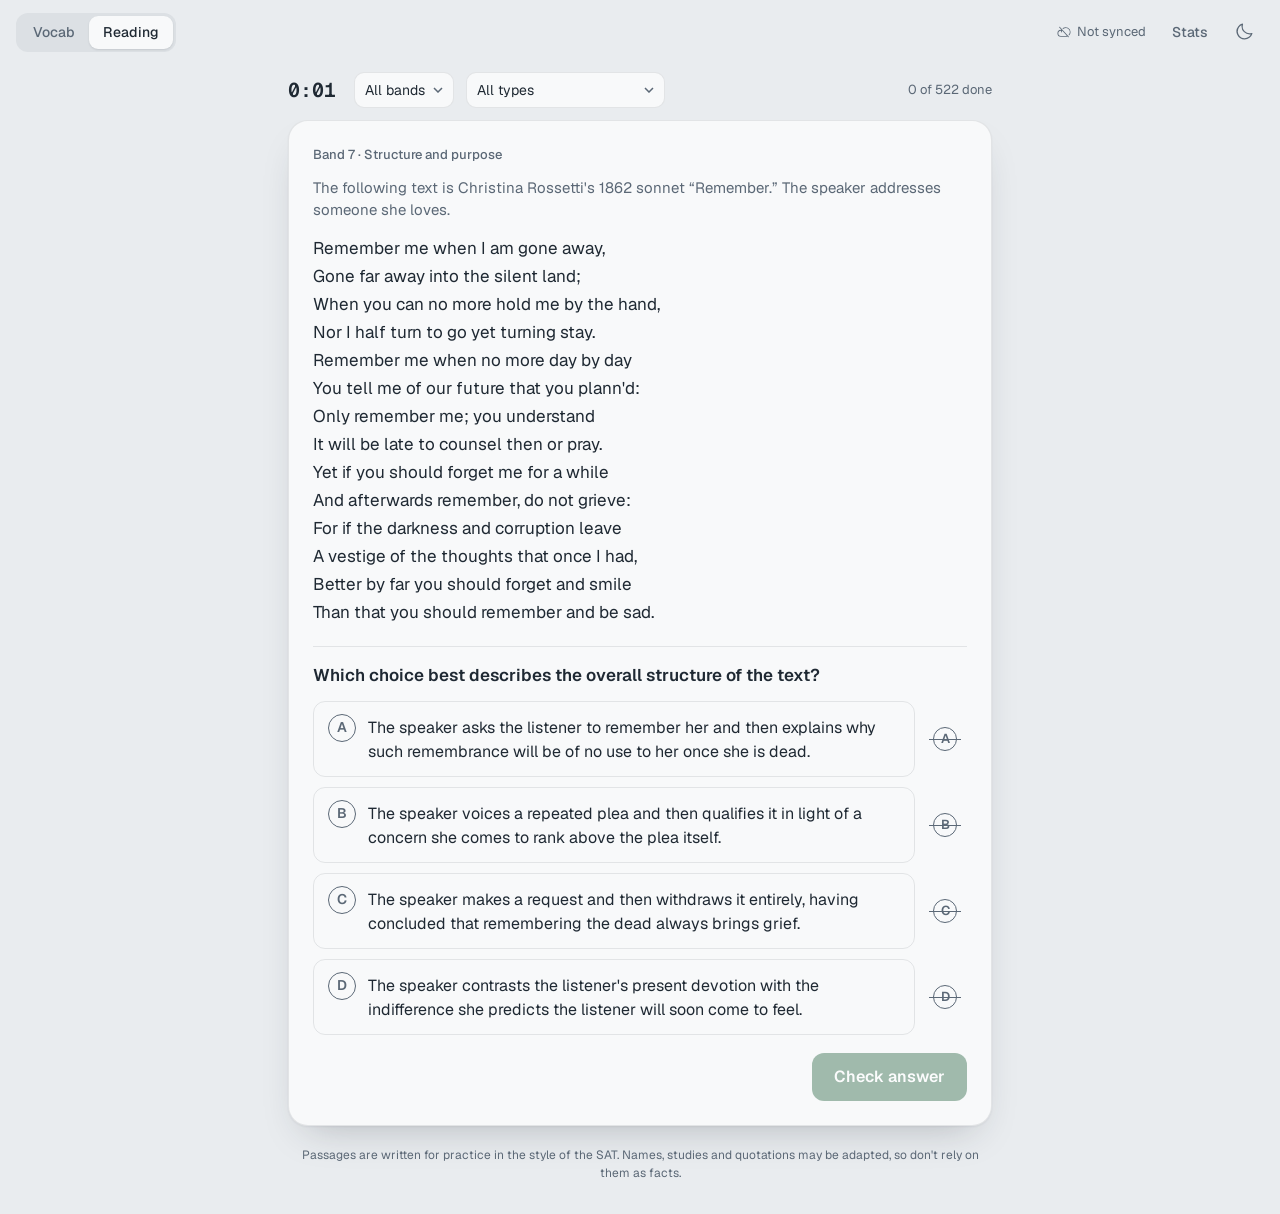
==== commit 6965f134: "Add 200 harder band 6/7 questions, time chart, and keep older set out of stats - 200 new questions (" ====
--- a/docs/reading.html
+++ b/docs/reading.html
@@ -72,6 +72,15 @@
       <div class="r-types" id="stat-bands"></div>
       <h3 class="r-h3">Accuracy by type (all time)</h3>
       <div class="r-types" id="stat-types"></div>
+      <h3 class="r-h3">Time per question</h3>
+      <div class="r-chart-head">
+        <label class="r-filter">
+          <span class="visually-hidden">Question type shown in the chart</span>
+          <select id="chart-type"></select>
+        </label>
+        <p class="r-chart-key"><span class="key-dot ok" aria-hidden="true"></span>Right <span class="key-dot bad" aria-hidden="true"></span>Wrong <span class="key-avg" aria-hidden="true"></span>Average</p>
+      </div>
+      <div class="r-chart" id="time-chart"></div>
       <h3 class="r-h3">History</h3>
       <ul class="r-history" id="history"></ul>
     </section>
--- a/docs/styles.css
+++ b/docs/styles.css
@@ -760,6 +760,28 @@
 .chart .axis { stroke: var(--muted); stroke-width: 1; }
 .chart .line { fill: none; stroke-width: 2; stroke-linejoin: round; stroke-linecap: round; }
 .chart .dot { stroke: var(--surface); stroke-width: 2; }
+.chart .avg { stroke: var(--muted); stroke-width: 1.5; stroke-dasharray: 5 4; }
+.chart .avg-label { font-size: 11px; font-weight: 500; paint-order: stroke; stroke: var(--surface); stroke-width: 4px; stroke-linejoin: round; }
+.r-chart .line { stroke: var(--s1); }
+.r-chart .dot.ok { fill: var(--hit-text); }
+.r-chart .dot.bad { fill: var(--surface); stroke: var(--accent-text); stroke-width: 2.5; }
+.r-chart .hit { fill: transparent; }
+.r-chart .pt { cursor: pointer; outline: none; }
+.r-chart .pt:focus-visible .dot { stroke: var(--text); stroke-width: 3; }
+.r-chart-head { display: flex; flex-wrap: wrap; align-items: center; justify-content: space-between; gap: 8px 12px; margin-bottom: 10px; }
+.r-chart-key { display: flex; align-items: center; gap: 6px; margin: 0; font-size: 0.8125rem; color: var(--muted); }
+.key-dot { display: inline-block; width: 10px; height: 10px; border-radius: 50%; margin-left: 6px; }
+.key-dot.ok { background: var(--hit-text); }
+.key-dot.bad { border: 2.5px solid var(--accent-text); }
+.key-avg { display: inline-block; width: 16px; border-top: 2px dashed var(--muted); margin-left: 6px; }
+.r-chart { position: relative; padding: 12px 8px 6px; border: 1px solid var(--line); border-radius: var(--radius-control); background: var(--surface); }
+.r-chart-empty { margin: 24px 8px; color: var(--muted); font-size: 0.875rem; text-align: center; }
+.r-tip { position: absolute; z-index: 3; min-width: 150px; padding: 8px 10px; border: 1px solid var(--line); border-radius: 10px; background: var(--surface); box-shadow: var(--shadow); font-size: 0.8125rem; pointer-events: none; }
+.r-tip p { margin: 0; }
+.r-tip-head { font-weight: 600; font-variant-numeric: tabular-nums; }
+.r-tip-head [data-ok="true"] { color: var(--hit-text); }
+.r-tip-head [data-ok="false"] { color: var(--accent-text); }
+.r-tip-meta { color: var(--muted); }
 .fig-legend { display: flex; flex-wrap: wrap; justify-content: center; gap: 6px 16px; list-style: none; margin: 6px 0 0; padding: 0; font-size: 0.8125rem; color: var(--muted); }
 .fig-legend li { display: inline-flex; align-items: center; gap: 6px; }
 .fig-legend .sw { width: 12px; height: 12px; border-radius: 3px; }
